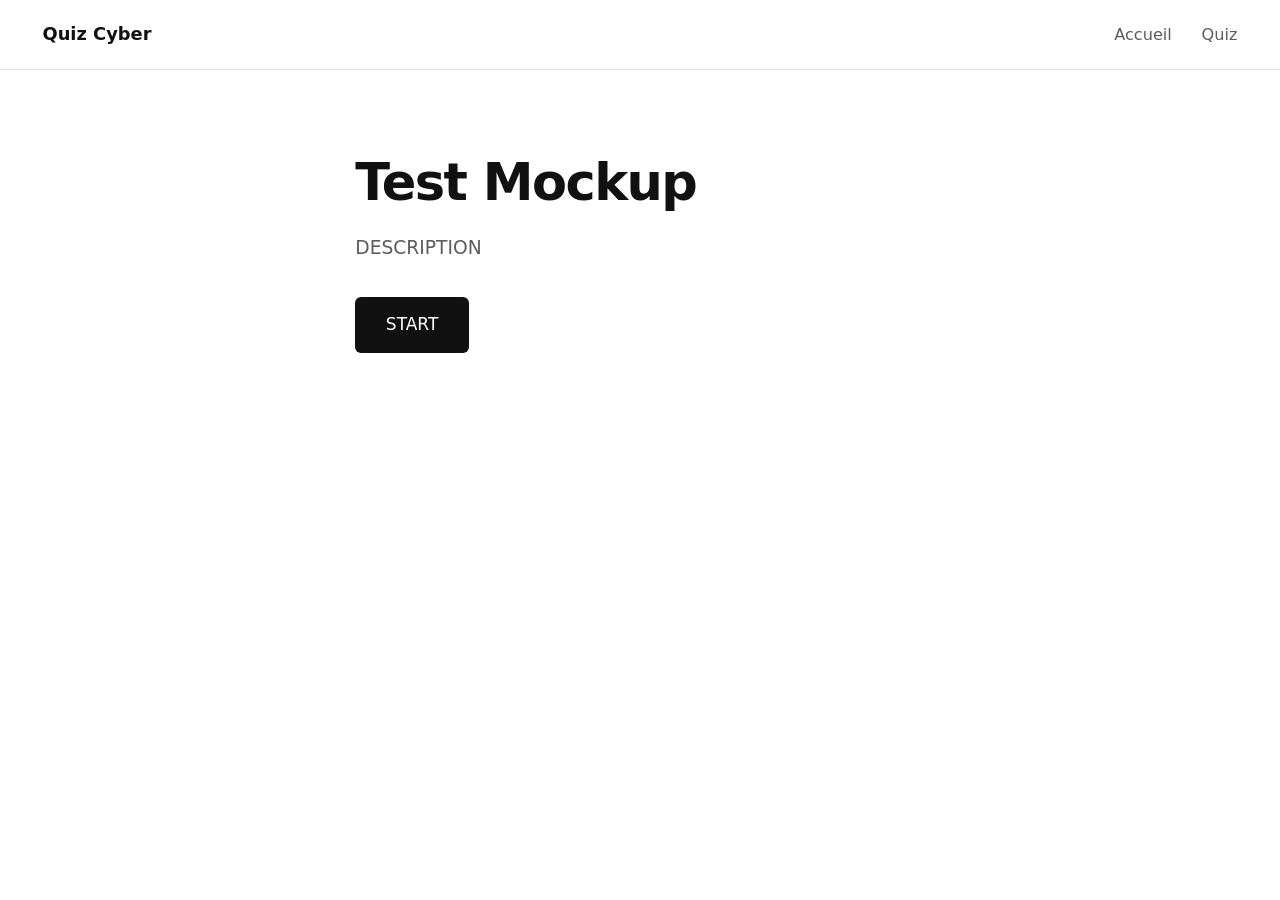
==== maquette du site web/index.html @ 2b1ead81 "Add maquette de site web" ====
<!DOCTYPE html>
<html lang="fr"><head><meta charset="utf-8"><meta name="viewport" content="width=device-width,initial-scale=1">
<title>Quiz Cyber</title><link rel="stylesheet" href="style.css"></head>
<body>
<nav><a class="brand" href="index.html">Quiz Cyber</a><div class="links"><a href="index.html">Accueil</a><a href="quiz.html">Quiz</a></div></nav>
<main class="wide">
<h1>Test Mockup</h1>
<p class="lead">DESCRIPTION</p>
<a class="btn" href="quiz.html">START</a>
</main></body></html>
---- maquette du site web/style.css ----
:root{--ink:#111;--muted:#5c5c5c;--line:#e5e5e5;--accent:#1a8cff}
*{box-sizing:border-box}
html{font-size:17px}
body{margin:0;background:#fff;color:var(--ink);font-family:Inter,system-ui,-apple-system,"Segoe UI",Helvetica,Arial,sans-serif;line-height:1.6}
nav{display:flex;justify-content:space-between;align-items:center;padding:1.2rem 2.5rem;border-bottom:1px solid var(--line)}
nav a{text-decoration:none;color:var(--muted)}
nav a:hover{color:var(--ink)}
nav .brand{color:var(--ink);font-weight:600;font-size:1.05rem}
nav .links{display:flex;gap:1.75rem;font-size:.95rem}
main{max-width:31rem;margin:0 auto;padding:5rem 1.25rem}
main.wide{max-width:36rem}
h1{font-size:3rem;line-height:1.1;font-weight:700;letter-spacing:-.03em;margin:0 0 1.25rem}
h2{font-size:1.5rem;line-height:1.3;font-weight:600;letter-spacing:-.01em;margin:1.5rem 0 1.75rem}
.lead{font-size:1.1rem;color:var(--muted);margin:0 0 2rem}
.label{font-size:.85rem;color:var(--muted);margin:0 0 .5rem}
.btn{display:inline-block;background:var(--ink);color:#fff;border:0;padding:.85rem 1.8rem;font:inherit;font-size:1rem;font-weight:500;cursor:pointer;text-decoration:none;border-radius:6px}
.btn:hover{background:#333}
a:focus-visible,button:focus-visible,input:focus-visible{outline:2px solid var(--accent);outline-offset:3px}
.topics{display:grid;grid-template-columns:1fr 1fr;gap:.35rem 2rem;list-style:none;margin:2.5rem 0 0;padding:2rem 0 0;border-top:1px solid var(--line);color:var(--muted);font-size:.95rem}
.progress{height:2px;background:var(--line)}
.progress div{height:100%;background:var(--ink)}
.opt{display:flex;gap:.9rem;align-items:center;padding:.85rem 1.1rem;margin-bottom:.7rem;border:1px solid var(--line);border-radius:6px;cursor:pointer;font-size:.95rem}
.opt:hover{border-color:#bbb}
.opt:has(input:checked){border-color:var(--ink)}
.opt input{accent-color:var(--accent);width:1rem;height:1rem;margin:0;flex:none}
.opt+.btn,form .btn{margin-top:1.1rem}
.score{font-size:6.5rem;line-height:1;font-weight:700;letter-spacing:-.04em;margin:1rem 0 1.5rem}
.score span{font-weight:300;color:var(--muted)}
@media(max-width:600px){nav{padding:1rem 1.25rem}main{padding:3rem 1.25rem}h1{font-size:2.3rem}.topics{grid-template-columns:1fr}.score{font-size:4.5rem}}
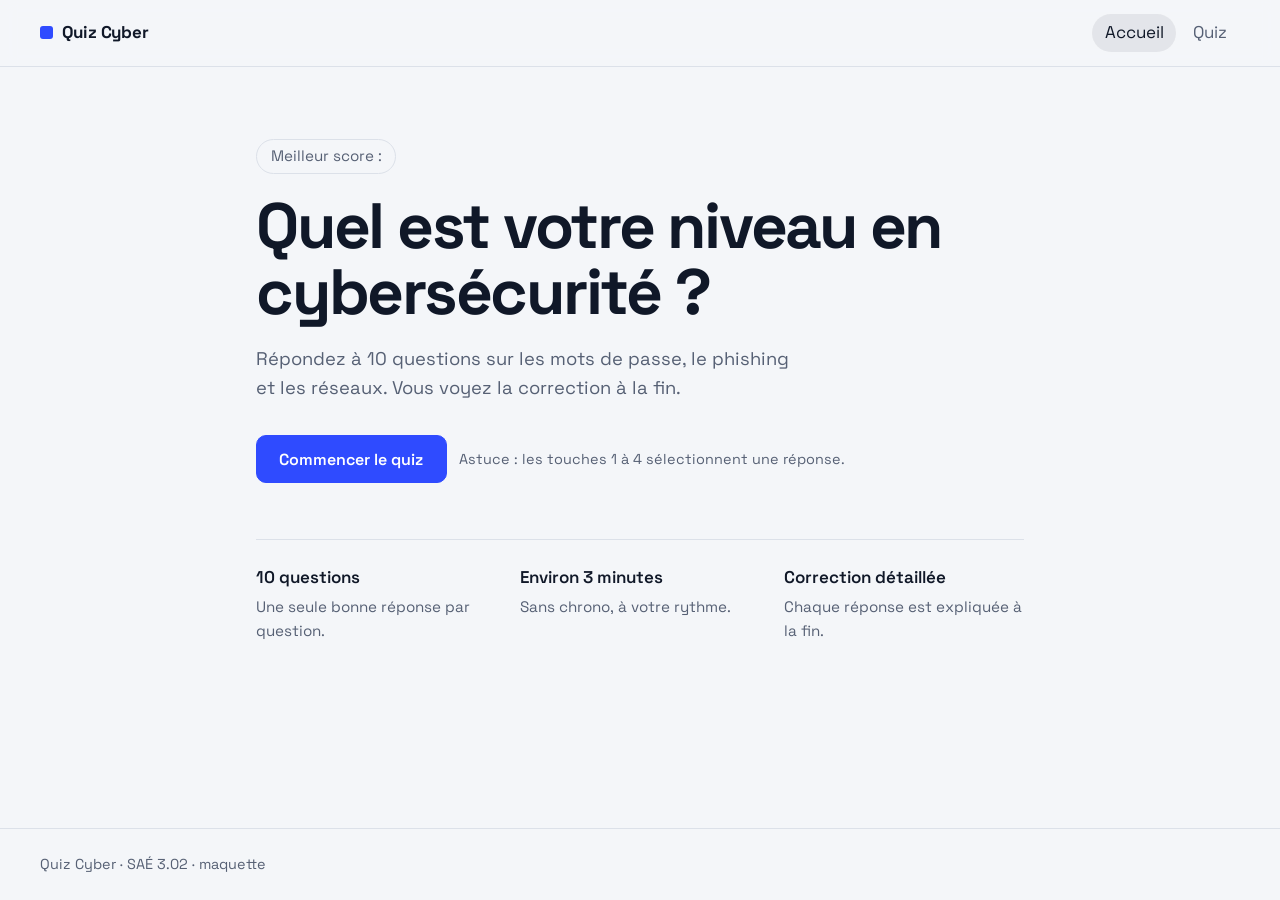
==== commit 0d9d0d26: "Nouvelle version du site web html" ====
--- a/maquette du site web/index.html
+++ b/maquette du site web/index.html
@@ -1,10 +1,30 @@
 <!DOCTYPE html>
 <html lang="fr"><head><meta charset="utf-8"><meta name="viewport" content="width=device-width,initial-scale=1">
-<title>Quiz Cyber</title><link rel="stylesheet" href="style.css"></head>
+<title>Quiz Cyber — Accueil</title><link rel="stylesheet" href="style.css"></head>
 <body>
-<nav><a class="brand" href="index.html">Quiz Cyber</a><div class="links"><a href="index.html">Accueil</a><a href="quiz.html">Quiz</a></div></nav>
+<nav><a class="brand" href="index.html">Quiz Cyber</a><div class="links"><a href="index.html" aria-current="page">Accueil</a><a href="quiz.html">Quiz</a></div></nav>
 <main class="wide">
-<h1>Test Mockup</h1>
-<p class="lead">DESCRIPTION</p>
-<a class="btn" href="quiz.html">START</a>
-</main></body></html>
+<p class="best" id="best" hidden>Meilleur score : <strong id="best-n"></strong></p>
+<h1>Quel est votre niveau en cybersécurité ?</h1>
+<p class="lead">Répondez à 10 questions sur les mots de passe, le phishing et les réseaux. Vous voyez la correction à la fin.</p>
+<div class="actions">
+  <a class="btn" href="quiz.html">Commencer le quiz</a>
+  <p class="hint">Astuce : les touches 1 à 4 sélectionnent une réponse.</p>
+</div>
+<dl class="facts">
+  <div><dt id="f-count">10 questions</dt><dd>Une seule bonne réponse par question.</dd></div>
+  <div><dt>Environ 3 minutes</dt><dd>Sans chrono, à votre rythme.</dd></div>
+  <div><dt>Correction détaillée</dt><dd>Chaque réponse est expliquée à la fin.</dd></div>
+</dl>
+</main>
+<footer>Quiz Cyber · SAÉ 3.02 · maquette</footer>
+<script src="data.js"></script>
+<script>
+document.getElementById('f-count').textContent = QUESTIONS.length + ' questions';
+const best = QuizStore.getBest();
+if (best !== null) {
+  document.getElementById('best-n').textContent = best + ' / ' + QUESTIONS.length;
+  document.getElementById('best').hidden = false;
+}
+</script>
+</body></html>
--- a/maquette du site web/style.css
+++ b/maquette du site web/style.css
@@ -1,29 +1,137 @@
-:root{--ink:#111;--muted:#5c5c5c;--line:#e5e5e5;--accent:#1a8cff}
+@import url("https://fonts.googleapis.com/css2?family=Space+Grotesk:wght@400;500;600;700&display=swap");
+
+/* ---------- Tokens ---------- */
+:root{
+  --bg:#F4F6F9; --surface:#FFFFFF; --ink:#101828; --muted:#566074; --line:#DCE1E9;
+  --accent:#2F4BFF; --accent-ink:#FFFFFF; --ok:#12805C; --ko:#C23A2B;
+  --hover:color-mix(in srgb,var(--ink) 7%,transparent);
+  --radius:12px;
+  --font:"Space Grotesk",ui-sans-serif,system-ui,-apple-system,"Segoe UI",Roboto,sans-serif;
+  color-scheme:light dark;
+}
+@media (prefers-color-scheme:dark){
+  :root{
+    --bg:#0B101A; --surface:#131A28; --ink:#EDF0F6; --muted:#98A2B5; --line:#263043;
+    --accent:#8393FF; --accent-ink:#0B101A; --ok:#3DD598; --ko:#FF7D6E;
+  }
+}
+
+/* ---------- Base ---------- */
 *{box-sizing:border-box}
-html{font-size:17px}
-body{margin:0;background:#fff;color:var(--ink);font-family:Inter,system-ui,-apple-system,"Segoe UI",Helvetica,Arial,sans-serif;line-height:1.6}
-nav{display:flex;justify-content:space-between;align-items:center;padding:1.2rem 2.5rem;border-bottom:1px solid var(--line)}
-nav a{text-decoration:none;color:var(--muted)}
-nav a:hover{color:var(--ink)}
-nav .brand{color:var(--ink);font-weight:600;font-size:1.05rem}
-nav .links{display:flex;gap:1.75rem;font-size:.95rem}
-main{max-width:31rem;margin:0 auto;padding:5rem 1.25rem}
-main.wide{max-width:36rem}
-h1{font-size:3rem;line-height:1.1;font-weight:700;letter-spacing:-.03em;margin:0 0 1.25rem}
-h2{font-size:1.5rem;line-height:1.3;font-weight:600;letter-spacing:-.01em;margin:1.5rem 0 1.75rem}
-.lead{font-size:1.1rem;color:var(--muted);margin:0 0 2rem}
-.label{font-size:.85rem;color:var(--muted);margin:0 0 .5rem}
-.btn{display:inline-block;background:var(--ink);color:#fff;border:0;padding:.85rem 1.8rem;font:inherit;font-size:1rem;font-weight:500;cursor:pointer;text-decoration:none;border-radius:6px}
-.btn:hover{background:#333}
-a:focus-visible,button:focus-visible,input:focus-visible{outline:2px solid var(--accent);outline-offset:3px}
-.topics{display:grid;grid-template-columns:1fr 1fr;gap:.35rem 2rem;list-style:none;margin:2.5rem 0 0;padding:2rem 0 0;border-top:1px solid var(--line);color:var(--muted);font-size:.95rem}
-.progress{height:2px;background:var(--line)}
-.progress div{height:100%;background:var(--ink)}
-.opt{display:flex;gap:.9rem;align-items:center;padding:.85rem 1.1rem;margin-bottom:.7rem;border:1px solid var(--line);border-radius:6px;cursor:pointer;font-size:.95rem}
-.opt:hover{border-color:#bbb}
-.opt:has(input:checked){border-color:var(--ink)}
-.opt input{accent-color:var(--accent);width:1rem;height:1rem;margin:0;flex:none}
-.opt+.btn,form .btn{margin-top:1.1rem}
-.score{font-size:6.5rem;line-height:1;font-weight:700;letter-spacing:-.04em;margin:1rem 0 1.5rem}
-.score span{font-weight:300;color:var(--muted)}
-@media(max-width:600px){nav{padding:1rem 1.25rem}main{padding:3rem 1.25rem}h1{font-size:2.3rem}.topics{grid-template-columns:1fr}.score{font-size:4.5rem}}
+html{-webkit-text-size-adjust:100%}
+body{margin:0;min-height:100vh;display:flex;flex-direction:column;background:var(--bg);color:var(--ink);font:400 1.0625rem/1.6 var(--font)}
+a{color:inherit}
+:focus-visible{outline:2px solid var(--accent);outline-offset:3px;border-radius:6px}
+.sr-only{position:absolute;left:-9999px;width:1px;height:1px;overflow:hidden}
+
+/* ---------- Navigation ---------- */
+nav{position:sticky;top:0;z-index:10;display:flex;align-items:center;justify-content:space-between;
+  padding:.85rem clamp(1rem,4vw,2.5rem);background:color-mix(in srgb,var(--bg) 85%,transparent);
+  -webkit-backdrop-filter:blur(8px);backdrop-filter:blur(8px);border-bottom:1px solid var(--line)}
+.brand{display:flex;align-items:center;gap:.6rem;font-weight:700;letter-spacing:-.01em;text-decoration:none}
+.brand::before{content:"";width:.8rem;height:.8rem;border-radius:3px;background:var(--accent)}
+.links{display:flex;gap:.25rem}
+.links a{color:var(--muted);text-decoration:none;padding:.35rem .8rem;border-radius:999px;transition:background .15s,color .15s}
+.links a:hover,.links a[aria-current="page"]{color:var(--ink);background:var(--hover)}
+
+/* ---------- Layout ---------- */
+main{width:100%;max-width:44rem;margin:0 auto;padding:clamp(2rem,6vw,4.5rem) clamp(1rem,4vw,2rem);flex:1}
+main.wide{max-width:52rem}
+footer{padding:1.5rem clamp(1rem,4vw,2.5rem);color:var(--muted);font-size:.9rem;border-top:1px solid var(--line)}
+
+h1{font-size:clamp(2.3rem,7vw,4rem);line-height:1.03;letter-spacing:-.035em;margin:0 0 1.1rem;font-weight:700}
+h2{font-size:clamp(1.4rem,3.5vw,1.9rem);line-height:1.2;letter-spacing:-.02em;margin:1.25rem 0 1.5rem;font-weight:600}
+h2:focus{outline:none}
+.label{margin:0;color:var(--muted);font-size:.95rem}
+.lead{color:var(--muted);font-size:1.15rem;max-width:34rem;margin:0 0 2rem}
+
+/* ---------- Buttons ---------- */
+.btn{display:inline-flex;align-items:center;justify-content:center;gap:.5rem;padding:.8rem 1.4rem;border:1px solid var(--accent);
+  border-radius:10px;background:var(--accent);color:var(--accent-ink);font:600 1rem var(--font);text-decoration:none;cursor:pointer;
+  transition:transform .12s,filter .15s,background .15s}
+.btn:hover{filter:brightness(1.08)}
+.btn:active{transform:translateY(1px)}
+.btn:disabled{opacity:.4;cursor:not-allowed;filter:none;transform:none}
+.btn.ghost{background:transparent;color:var(--ink);border-color:var(--line)}
+.btn.ghost:hover{background:var(--hover);filter:none}
+.actions{display:flex;flex-wrap:wrap;gap:.75rem;align-items:center;margin-top:1.5rem}
+.hint{color:var(--muted);font-size:.9rem;margin:0}
+
+/* ---------- Accueil ---------- */
+.best{display:inline-block;margin:0 0 1.25rem;padding:.3rem .85rem;border:1px solid var(--line);border-radius:999px;color:var(--muted);font-size:.95rem}
+.best strong{color:var(--ink)}
+.facts{display:grid;grid-template-columns:repeat(auto-fit,minmax(11rem,1fr));gap:1.5rem;margin:3.5rem 0 0;padding-top:1.5rem;border-top:1px solid var(--line)}
+.facts dt{font-weight:600}
+.facts dd{margin:.2rem 0 0;color:var(--muted);font-size:.95rem}
+
+/* ---------- Quiz ---------- */
+.qhead{display:flex;justify-content:space-between;align-items:baseline}
+.quit{color:var(--muted);font-size:.95rem}
+.progress{height:6px;margin:.75rem 0 0;background:var(--line);border-radius:3px;overflow:hidden}
+.progress>div{height:100%;width:0;background:var(--accent);transition:width .35s ease}
+fieldset{border:0;margin:0;padding:0;min-width:0}
+
+.opt{position:relative;display:flex;align-items:center;gap:.9rem;padding:1rem 1.1rem;margin-bottom:.6rem;background:var(--surface);
+  border:1px solid var(--line);border-radius:var(--radius);cursor:pointer;transition:border-color .15s,background .15s}
+.opt:hover{border-color:var(--muted)}
+.opt input{position:absolute;opacity:0;pointer-events:none}
+.opt .key{flex:none;width:1.75rem;height:1.75rem;display:grid;place-items:center;border:1px solid var(--line);border-radius:6px;font-size:.85rem;color:var(--muted)}
+.opt .txt{flex:1}
+.opt .tag{font-size:.85rem;color:var(--muted);white-space:nowrap}
+.opt:has(input:checked){border-color:var(--accent);background:color-mix(in srgb,var(--accent) 8%,var(--surface))}
+.opt:has(input:checked) .key{background:var(--accent);border-color:var(--accent);color:var(--accent-ink)}
+.opt:has(input:focus-visible){outline:2px solid var(--accent);outline-offset:2px}
+.opt.locked{cursor:default}
+.opt.locked:hover{border-color:var(--line)}
+.opt.locked.good{border-color:var(--ok);background:color-mix(in srgb,var(--ok) 10%,var(--surface))}
+.opt.locked.good .key{background:var(--ok);border-color:var(--ok);color:#fff}
+.opt.locked.bad{border-color:var(--ko);background:color-mix(in srgb,var(--ko) 10%,var(--surface))}
+.opt.locked.bad .key{background:var(--ko);border-color:var(--ko);color:#fff}
+
+.feedback{margin-top:1rem;padding:1rem 1.1rem;border:1px solid var(--line);border-left-width:4px;border-radius:var(--radius);background:var(--surface);animation:pop .25s ease}
+.feedback.ok{border-left-color:var(--ok)}
+.feedback.ko{border-left-color:var(--ko)}
+.feedback p{margin:.25rem 0 0;color:var(--muted)}
+@keyframes pop{from{opacity:0;transform:translateY(-4px)}to{opacity:1;transform:none}}
+
+/* ---------- Résultat ---------- */
+.score{font-size:clamp(4.5rem,16vw,8rem);font-weight:700;letter-spacing:-.05em;line-height:1;margin:.5rem 0 1rem}
+.score .total{font-size:.3em;color:var(--muted);font-weight:500;letter-spacing:0;margin-left:.2em}
+.notice{margin:1.5rem 0 0;padding:.75rem 1rem;border:1px dashed var(--line);border-radius:var(--radius);color:var(--muted);font-size:.95rem}
+
+.review{margin-top:3rem}
+.pips{display:flex;gap:6px;margin:0 0 1.5rem}
+.pip{flex:1;height:10px;padding:0;border:0;border-radius:5px;cursor:pointer;transition:transform .15s}
+.pip:hover{transform:scaleY(1.6)}
+.pip.ok{background:var(--ok)}
+.pip.ko{background:var(--ko)}
+.toolbar{display:flex;flex-wrap:wrap;gap:.5rem;align-items:center;justify-content:space-between;margin-bottom:.75rem}
+.filters{display:flex;gap:.25rem}
+.chip,.link-btn{font:inherit;font-size:.95rem;color:inherit;background:none;border:1px solid var(--line);border-radius:999px;padding:.3rem .9rem;cursor:pointer;transition:background .15s,border-color .15s}
+.chip:hover,.link-btn:hover{background:var(--hover)}
+.chip[aria-pressed="true"]{background:var(--hover);border-color:var(--ink)}
+.link-btn{border-color:transparent;text-decoration:underline;text-underline-offset:3px}
+
+.q{border-top:1px solid var(--line);scroll-margin-top:5rem}
+.q:last-child{border-bottom:1px solid var(--line)}
+.q[hidden]{display:none}
+.q-head{all:unset;box-sizing:border-box;width:100%;display:flex;gap:.9rem;align-items:center;padding:1rem .25rem;cursor:pointer}
+.q-head:focus-visible{outline:2px solid var(--accent);outline-offset:2px}
+.mark{flex:none;width:1.5rem;height:1.5rem;display:grid;place-items:center;border-radius:50%;font-size:.85rem;font-weight:700;color:#fff}
+.q.ok .mark{background:var(--ok)}
+.q.ko .mark{background:var(--ko)}
+.q-title{flex:1}
+.chev{flex:none;opacity:.5;transition:transform .2s}
+.q.open .chev{transform:rotate(180deg)}
+.q-body{display:grid;grid-template-rows:0fr;transition:grid-template-rows .25s ease}
+.q.open .q-body{grid-template-rows:1fr}
+.q-body>div{overflow:hidden}
+.answers{list-style:none;margin:0;padding:0 .25rem 1rem 2.4rem;display:grid;gap:.4rem}
+.answers li{display:flex;justify-content:space-between;gap:1rem;padding:.5rem .75rem;border:1px solid var(--line);border-radius:8px;background:var(--surface)}
+.answers li.good{border-color:var(--ok);background:color-mix(in srgb,var(--ok) 10%,var(--surface))}
+.answers li.bad{border-color:var(--ko);background:color-mix(in srgb,var(--ko) 10%,var(--surface))}
+.answers .tag{font-size:.85rem;color:var(--muted);white-space:nowrap}
+.explain{margin:0;padding:0 .25rem 1.1rem 2.4rem;color:var(--muted);font-size:.95rem}
+
+@media (max-width:30rem){.opt .tag{display:none}.answers .tag{white-space:normal;text-align:right}}
+@media (prefers-reduced-motion:reduce){*,*::before,*::after{animation:none!important;transition:none!important}}
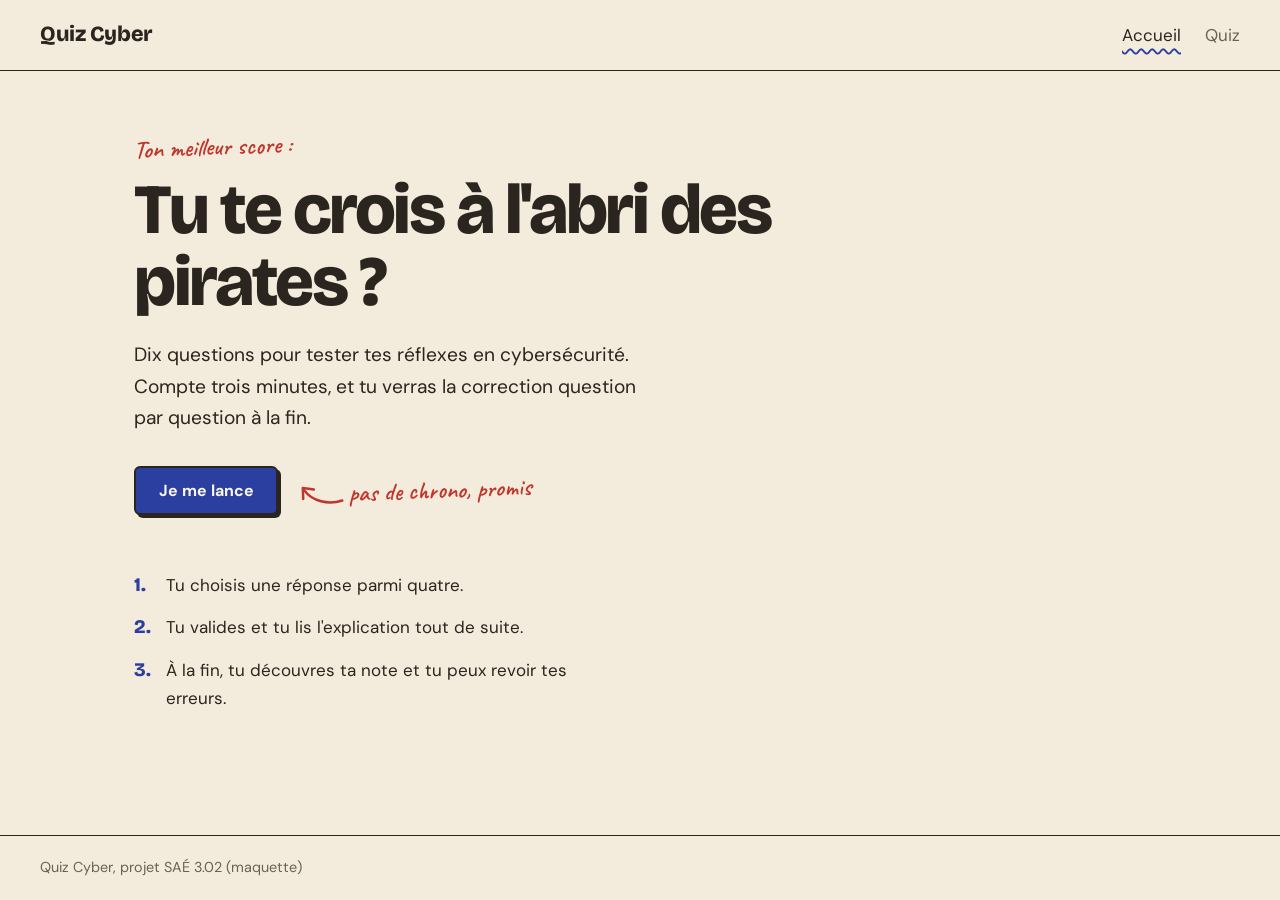
==== commit 9643bebb: "Nouvelle version du site web html v2" ====
--- a/maquette du site web/index.html
+++ b/maquette du site web/index.html
@@ -1,29 +1,31 @@
 <!DOCTYPE html>
 <html lang="fr"><head><meta charset="utf-8"><meta name="viewport" content="width=device-width,initial-scale=1">
-<title>Quiz Cyber — Accueil</title><link rel="stylesheet" href="style.css"></head>
+<title>Quiz Cyber : Accueil</title><link rel="stylesheet" href="style.css"></head>
 <body>
 <nav><a class="brand" href="index.html">Quiz Cyber</a><div class="links"><a href="index.html" aria-current="page">Accueil</a><a href="quiz.html">Quiz</a></div></nav>
 <main class="wide">
-<p class="best" id="best" hidden>Meilleur score : <strong id="best-n"></strong></p>
-<h1>Quel est votre niveau en cybersécurité ?</h1>
-<p class="lead">Répondez à 10 questions sur les mots de passe, le phishing et les réseaux. Vous voyez la correction à la fin.</p>
+<p class="note best" id="best" hidden>Ton meilleur score : <span id="best-n"></span></p>
+<h1>Tu te crois à l'abri des pirates ?</h1>
+<p class="lead">Dix questions pour tester tes réflexes en cybersécurité. Compte trois minutes, et tu verras la correction question par question à la fin.</p>
 <div class="actions">
-  <a class="btn" href="quiz.html">Commencer le quiz</a>
-  <p class="hint">Astuce : les touches 1 à 4 sélectionnent une réponse.</p>
+  <a class="btn" href="quiz.html">Je me lance</a>
+  <span class="note" aria-hidden="true">
+    <svg width="46" height="26" viewBox="0 0 46 26" fill="none" stroke="currentColor" stroke-width="2.5" stroke-linecap="round" stroke-linejoin="round"><path d="M44 20C30 24 14 20 6 8"/><path d="M5 17L5 6l11 2"/></svg>
+    pas de chrono, promis
+  </span>
 </div>
-<dl class="facts">
-  <div><dt id="f-count">10 questions</dt><dd>Une seule bonne réponse par question.</dd></div>
-  <div><dt>Environ 3 minutes</dt><dd>Sans chrono, à votre rythme.</dd></div>
-  <div><dt>Correction détaillée</dt><dd>Chaque réponse est expliquée à la fin.</dd></div>
-</dl>
+<ol class="steps">
+  <li>Tu choisis une réponse parmi quatre.</li>
+  <li>Tu valides et tu lis l'explication tout de suite.</li>
+  <li>À la fin, tu découvres ta note et tu peux revoir tes erreurs.</li>
+</ol>
 </main>
-<footer>Quiz Cyber · SAÉ 3.02 · maquette</footer>
+<footer>Quiz Cyber, projet SAÉ 3.02 (maquette)</footer>
 <script src="data.js"></script>
 <script>
-document.getElementById('f-count').textContent = QUESTIONS.length + ' questions';
 const best = QuizStore.getBest();
 if (best !== null) {
-  document.getElementById('best-n').textContent = best + ' / ' + QUESTIONS.length;
+  document.getElementById('best-n').textContent = best + '/' + QUESTIONS.length;
   document.getElementById('best').hidden = false;
 }
 </script>
--- a/maquette du site web/style.css
+++ b/maquette du site web/style.css
@@ -1,137 +1,143 @@
-@import url("https://fonts.googleapis.com/css2?family=Space+Grotesk:wght@400;500;600;700&display=swap");
+@import url("https://fonts.googleapis.com/css2?family=Bricolage+Grotesque:opsz,wght@12..96,600;12..96,800&family=DM+Sans:wght@400;500;700&family=Caveat:wght@600&display=swap");
 
-/* ---------- Tokens ---------- */
+/* ---------- Tokens : papier crème, encre, bleu cobalt, stylo rouge ---------- */
 :root{
-  --bg:#F4F6F9; --surface:#FFFFFF; --ink:#101828; --muted:#566074; --line:#DCE1E9;
-  --accent:#2F4BFF; --accent-ink:#FFFFFF; --ok:#12805C; --ko:#C23A2B;
-  --hover:color-mix(in srgb,var(--ink) 7%,transparent);
-  --radius:12px;
-  --font:"Space Grotesk",ui-sans-serif,system-ui,-apple-system,"Segoe UI",Roboto,sans-serif;
-  color-scheme:light dark;
-}
-@media (prefers-color-scheme:dark){
-  :root{
-    --bg:#0B101A; --surface:#131A28; --ink:#EDF0F6; --muted:#98A2B5; --line:#263043;
-    --accent:#8393FF; --accent-ink:#0B101A; --ok:#3DD598; --ko:#FF7D6E;
-  }
+  --bg:#F3EBDC; --paper:#FBF6EA; --ink:#2A251E; --muted:#6B6254; --edge:#CBBDA0;
+  --accent:#2B3FA0; --accent-ink:#FBF6EA; --ok:#2F7A4B; --ko:#B83A2E; --pen:#C2352B; --mark:#FBE9A6;
+  --head:"Bricolage Grotesque","Trebuchet MS",system-ui,sans-serif;
+  --body:"DM Sans",system-ui,-apple-system,"Segoe UI",Roboto,sans-serif;
+  --hand:"Caveat","Segoe Print","Bradley Hand",cursive;
+  color-scheme:light;
 }
 
 /* ---------- Base ---------- */
 *{box-sizing:border-box}
 html{-webkit-text-size-adjust:100%}
-body{margin:0;min-height:100vh;display:flex;flex-direction:column;background:var(--bg);color:var(--ink);font:400 1.0625rem/1.6 var(--font)}
+body{margin:0;min-height:100vh;display:flex;flex-direction:column;background:var(--bg);color:var(--ink);font:400 1.0625rem/1.65 var(--body)}
 a{color:inherit}
-:focus-visible{outline:2px solid var(--accent);outline-offset:3px;border-radius:6px}
+:focus-visible{outline:3px solid var(--accent);outline-offset:3px;border-radius:4px}
 .sr-only{position:absolute;left:-9999px;width:1px;height:1px;overflow:hidden}
 
 /* ---------- Navigation ---------- */
-nav{position:sticky;top:0;z-index:10;display:flex;align-items:center;justify-content:space-between;
-  padding:.85rem clamp(1rem,4vw,2.5rem);background:color-mix(in srgb,var(--bg) 85%,transparent);
-  -webkit-backdrop-filter:blur(8px);backdrop-filter:blur(8px);border-bottom:1px solid var(--line)}
-.brand{display:flex;align-items:center;gap:.6rem;font-weight:700;letter-spacing:-.01em;text-decoration:none}
-.brand::before{content:"";width:.8rem;height:.8rem;border-radius:3px;background:var(--accent)}
-.links{display:flex;gap:.25rem}
-.links a{color:var(--muted);text-decoration:none;padding:.35rem .8rem;border-radius:999px;transition:background .15s,color .15s}
-.links a:hover,.links a[aria-current="page"]{color:var(--ink);background:var(--hover)}
+nav{display:flex;align-items:baseline;justify-content:space-between;padding:1.1rem clamp(1rem,4vw,2.5rem);border-bottom:1.5px solid var(--ink)}
+.brand{font:800 1.35rem/1 var(--head);letter-spacing:-.02em;text-decoration:none}
+.links{display:flex;gap:1.5rem}
+.links a{text-decoration:none;color:var(--muted);padding:.2rem 0}
+.links a:hover{color:var(--ink);text-decoration:underline;text-underline-offset:6px}
+.links a[aria-current="page"]{color:var(--ink);text-decoration:underline wavy var(--accent) 1.5px;text-underline-offset:7px}
 
-/* ---------- Layout ---------- */
-main{width:100%;max-width:44rem;margin:0 auto;padding:clamp(2rem,6vw,4.5rem) clamp(1rem,4vw,2rem);flex:1}
-main.wide{max-width:52rem}
-footer{padding:1.5rem clamp(1rem,4vw,2.5rem);color:var(--muted);font-size:.9rem;border-top:1px solid var(--line)}
+/* ---------- Mise en page ---------- */
+main{width:100%;max-width:42rem;margin:0 0 0 clamp(0rem,8vw,7rem);padding:clamp(2rem,6vw,4rem) clamp(1rem,4vw,2rem) 4rem;flex:1}
+main.wide{max-width:50rem}
+footer{padding:1.25rem clamp(1rem,4vw,2.5rem);color:var(--muted);font-size:.9rem;border-top:1.5px solid var(--ink)}
 
-h1{font-size:clamp(2.3rem,7vw,4rem);line-height:1.03;letter-spacing:-.035em;margin:0 0 1.1rem;font-weight:700}
-h2{font-size:clamp(1.4rem,3.5vw,1.9rem);line-height:1.2;letter-spacing:-.02em;margin:1.25rem 0 1.5rem;font-weight:600}
+h1{font:800 clamp(2.4rem,7vw,4.4rem)/1.02 var(--head);letter-spacing:-.035em;margin:0 0 1.25rem;max-width:14em}
+h2{font:800 clamp(1.4rem,3.5vw,1.9rem)/1.2 var(--head);letter-spacing:-.02em;margin:1.25rem 0 1.5rem}
 h2:focus{outline:none}
 .label{margin:0;color:var(--muted);font-size:.95rem}
-.lead{color:var(--muted);font-size:1.15rem;max-width:34rem;margin:0 0 2rem}
+.lead{font-size:1.2rem;max-width:32rem;margin:0 0 2rem}
 
-/* ---------- Buttons ---------- */
-.btn{display:inline-flex;align-items:center;justify-content:center;gap:.5rem;padding:.8rem 1.4rem;border:1px solid var(--accent);
-  border-radius:10px;background:var(--accent);color:var(--accent-ink);font:600 1rem var(--font);text-decoration:none;cursor:pointer;
-  transition:transform .12s,filter .15s,background .15s}
-.btn:hover{filter:brightness(1.08)}
-.btn:active{transform:translateY(1px)}
-.btn:disabled{opacity:.4;cursor:not-allowed;filter:none;transform:none}
-.btn.ghost{background:transparent;color:var(--ink);border-color:var(--line)}
-.btn.ghost:hover{background:var(--hover);filter:none}
-.actions{display:flex;flex-wrap:wrap;gap:.75rem;align-items:center;margin-top:1.5rem}
+/* Annotations à la main */
+.note{display:inline-flex;align-items:center;gap:.3rem;font:600 1.55rem/1 var(--hand);color:var(--pen);transform:rotate(-2deg)}
+.note svg{flex:none}
+
+/* ---------- Boutons ---------- */
+.btn{display:inline-flex;align-items:center;justify-content:center;padding:.75rem 1.4rem;border:2px solid var(--ink);border-radius:6px;
+  background:var(--accent);color:var(--accent-ink);font:700 1rem var(--body);text-decoration:none;cursor:pointer;
+  box-shadow:3px 3px 0 var(--ink);transition:transform .1s,box-shadow .1s}
+.btn:hover{transform:translate(-1px,-1px);box-shadow:4px 4px 0 var(--ink)}
+.btn:active{transform:translate(2px,2px);box-shadow:1px 1px 0 var(--ink)}
+.btn:disabled{opacity:.45;cursor:not-allowed;transform:none;box-shadow:3px 3px 0 var(--edge);border-color:var(--edge)}
+.btn.ghost{background:var(--paper);color:var(--ink)}
+.actions{display:flex;flex-wrap:wrap;gap:1rem 1.25rem;align-items:center;margin-top:1.75rem}
 .hint{color:var(--muted);font-size:.9rem;margin:0}
 
 /* ---------- Accueil ---------- */
-.best{display:inline-block;margin:0 0 1.25rem;padding:.3rem .85rem;border:1px solid var(--line);border-radius:999px;color:var(--muted);font-size:.95rem}
-.best strong{color:var(--ink)}
-.facts{display:grid;grid-template-columns:repeat(auto-fit,minmax(11rem,1fr));gap:1.5rem;margin:3.5rem 0 0;padding-top:1.5rem;border-top:1px solid var(--line)}
-.facts dt{font-weight:600}
-.facts dd{margin:.2rem 0 0;color:var(--muted);font-size:.95rem}
+.best{margin:0 0 1rem}
+.steps{list-style:none;margin:3.5rem 0 0;padding:0;display:grid;gap:.9rem;max-width:30rem}
+.steps li{display:grid;grid-template-columns:2rem 1fr;align-items:baseline}
+.steps li::before{content:counter(s) ".";counter-increment:s;font:800 1.2rem var(--head);color:var(--accent)}
+.steps{counter-reset:s}
 
 /* ---------- Quiz ---------- */
 .qhead{display:flex;justify-content:space-between;align-items:baseline}
 .quit{color:var(--muted);font-size:.95rem}
-.progress{height:6px;margin:.75rem 0 0;background:var(--line);border-radius:3px;overflow:hidden}
-.progress>div{height:100%;width:0;background:var(--accent);transition:width .35s ease}
+.progress{height:4px;margin:.6rem 0 0;background:var(--edge);border-radius:2px;overflow:hidden}
+.progress>div{height:100%;width:0;background:var(--ink);transition:width .35s ease}
 fieldset{border:0;margin:0;padding:0;min-width:0}
 
-.opt{position:relative;display:flex;align-items:center;gap:.9rem;padding:1rem 1.1rem;margin-bottom:.6rem;background:var(--surface);
-  border:1px solid var(--line);border-radius:var(--radius);cursor:pointer;transition:border-color .15s,background .15s}
-.opt:hover{border-color:var(--muted)}
+.opt{position:relative;display:flex;align-items:center;gap:.9rem;padding:.9rem 1rem;margin-bottom:.65rem;background:var(--paper);
+  border:1.5px solid var(--edge);border-radius:6px;cursor:pointer;transition:border-color .12s,background .12s,transform .1s,box-shadow .1s}
+.opt:hover{border-color:var(--ink)}
 .opt input{position:absolute;opacity:0;pointer-events:none}
-.opt .key{flex:none;width:1.75rem;height:1.75rem;display:grid;place-items:center;border:1px solid var(--line);border-radius:6px;font-size:.85rem;color:var(--muted)}
+.opt .key{flex:none;width:1.75rem;height:1.75rem;display:grid;place-items:center;border:1.5px solid var(--ink);border-radius:4px;font:700 .85rem var(--body)}
 .opt .txt{flex:1}
-.opt .tag{font-size:.85rem;color:var(--muted);white-space:nowrap}
-.opt:has(input:checked){border-color:var(--accent);background:color-mix(in srgb,var(--accent) 8%,var(--surface))}
-.opt:has(input:checked) .key{background:var(--accent);border-color:var(--accent);color:var(--accent-ink)}
-.opt:has(input:focus-visible){outline:2px solid var(--accent);outline-offset:2px}
+.opt .tag{font:600 1.2rem/1 var(--hand);white-space:nowrap}
+.opt:has(input:checked:not(:disabled)){border-color:var(--ink);background:var(--mark);transform:translate(-1px,-1px);box-shadow:3px 3px 0 var(--ink)}
+.opt:has(input:checked:not(:disabled)) .key{background:var(--ink);color:var(--paper)}
+.opt:has(input:focus-visible){outline:3px solid var(--accent);outline-offset:3px}
 .opt.locked{cursor:default}
-.opt.locked:hover{border-color:var(--line)}
-.opt.locked.good{border-color:var(--ok);background:color-mix(in srgb,var(--ok) 10%,var(--surface))}
+.opt.locked:hover{border-color:var(--edge)}
+.opt.locked.good{border-color:var(--ok);background:color-mix(in srgb,var(--ok) 12%,var(--paper))}
 .opt.locked.good .key{background:var(--ok);border-color:var(--ok);color:#fff}
-.opt.locked.bad{border-color:var(--ko);background:color-mix(in srgb,var(--ko) 10%,var(--surface))}
+.opt.locked.good .tag{color:var(--ok)}
+.opt.locked.bad{border-color:var(--ko);background:color-mix(in srgb,var(--ko) 11%,var(--paper))}
 .opt.locked.bad .key{background:var(--ko);border-color:var(--ko);color:#fff}
+.opt.locked.bad .tag{color:var(--ko)}
 
-.feedback{margin-top:1rem;padding:1rem 1.1rem;border:1px solid var(--line);border-left-width:4px;border-radius:var(--radius);background:var(--surface);animation:pop .25s ease}
+.feedback{margin-top:1.25rem;padding:.1rem 0 .1rem 1rem;border-left:3px solid var(--edge);animation:pop .25s ease}
 .feedback.ok{border-left-color:var(--ok)}
 .feedback.ko{border-left-color:var(--ko)}
-.feedback p{margin:.25rem 0 0;color:var(--muted)}
+.feedback strong{display:block;font:600 1.7rem/1.1 var(--hand)}
+.feedback.ok strong{color:var(--ok)}
+.feedback.ko strong{color:var(--ko)}
+.feedback p{margin:.2rem 0 0}
 @keyframes pop{from{opacity:0;transform:translateY(-4px)}to{opacity:1;transform:none}}
 
-/* ---------- Résultat ---------- */
-.score{font-size:clamp(4.5rem,16vw,8rem);font-weight:700;letter-spacing:-.05em;line-height:1;margin:.5rem 0 1rem}
-.score .total{font-size:.3em;color:var(--muted);font-weight:500;letter-spacing:0;margin-left:.2em}
-.notice{margin:1.5rem 0 0;padding:.75rem 1rem;border:1px dashed var(--line);border-radius:var(--radius);color:var(--muted);font-size:.95rem}
+/* ---------- Résultat : la note au stylo rouge ---------- */
+.grade{position:relative;display:inline-block;margin:1rem 0 .5rem;padding:.05em .4em .1em;font:600 clamp(5rem,18vw,9rem)/1 var(--hand);color:var(--pen);transform:rotate(-4deg)}
+.grade .total{font-size:.5em;margin-left:.05em}
+.grade svg{position:absolute;inset:-6% -4%;width:108%;height:112%;overflow:visible;pointer-events:none}
+.grade path{fill:none;stroke:var(--pen);stroke-width:4;stroke-linecap:round;vector-effect:non-scaling-stroke;stroke-dasharray:1100;stroke-dashoffset:1100;animation:draw .9s ease .45s forwards}
+@keyframes draw{to{stroke-dashoffset:0}}
+.remark{font:600 clamp(1.6rem,4vw,2.1rem)/1.15 var(--hand);color:var(--pen);transform:rotate(-1deg);max-width:26rem;margin:.5rem 0 0}
+.notice{margin:1.75rem 0 0;padding:.7rem 1rem;border:1.5px dashed var(--edge);border-radius:6px;color:var(--muted);font-size:.95rem}
 
-.review{margin-top:3rem}
-.pips{display:flex;gap:6px;margin:0 0 1.5rem}
-.pip{flex:1;height:10px;padding:0;border:0;border-radius:5px;cursor:pointer;transition:transform .15s}
-.pip:hover{transform:scaleY(1.6)}
-.pip.ok{background:var(--ok)}
-.pip.ko{background:var(--ko)}
+.review{margin-top:3.5rem}
+.grid{display:flex;flex-wrap:wrap;gap:.4rem;margin:0 0 1.5rem}
+.cell{width:2.4rem;height:2.4rem;padding:0;display:grid;place-items:center;background:var(--paper);border:1.5px solid;border-radius:4px;font:700 .95rem var(--body);cursor:pointer;transition:transform .1s}
+.cell:hover{transform:translateY(-2px)}
+.cell.ok{border-color:var(--ok);color:var(--ok)}
+.cell.ko{border-color:var(--ko);color:var(--ko);border-style:dashed;background:color-mix(in srgb,var(--ko) 9%,var(--paper))}
 .toolbar{display:flex;flex-wrap:wrap;gap:.5rem;align-items:center;justify-content:space-between;margin-bottom:.75rem}
-.filters{display:flex;gap:.25rem}
-.chip,.link-btn{font:inherit;font-size:.95rem;color:inherit;background:none;border:1px solid var(--line);border-radius:999px;padding:.3rem .9rem;cursor:pointer;transition:background .15s,border-color .15s}
-.chip:hover,.link-btn:hover{background:var(--hover)}
-.chip[aria-pressed="true"]{background:var(--hover);border-color:var(--ink)}
-.link-btn{border-color:transparent;text-decoration:underline;text-underline-offset:3px}
+.filters{display:flex;gap:.4rem}
+.chip,.link-btn{font:500 .95rem var(--body);color:inherit;background:none;border:1.5px solid var(--edge);border-radius:6px;padding:.3rem .85rem;cursor:pointer}
+.chip:hover{border-color:var(--ink)}
+.chip[aria-pressed="true"]{background:var(--ink);border-color:var(--ink);color:var(--paper)}
+.link-btn{border-color:transparent;text-decoration:underline;text-underline-offset:4px}
 
-.q{border-top:1px solid var(--line);scroll-margin-top:5rem}
-.q:last-child{border-bottom:1px solid var(--line)}
+.q{border-top:1.5px solid var(--edge);scroll-margin-top:2rem}
+.q:last-child{border-bottom:1.5px solid var(--edge)}
 .q[hidden]{display:none}
-.q-head{all:unset;box-sizing:border-box;width:100%;display:flex;gap:.9rem;align-items:center;padding:1rem .25rem;cursor:pointer}
-.q-head:focus-visible{outline:2px solid var(--accent);outline-offset:2px}
-.mark{flex:none;width:1.5rem;height:1.5rem;display:grid;place-items:center;border-radius:50%;font-size:.85rem;font-weight:700;color:#fff}
-.q.ok .mark{background:var(--ok)}
-.q.ko .mark{background:var(--ko)}
+.q-head{all:unset;box-sizing:border-box;width:100%;display:flex;gap:.9rem;align-items:baseline;padding:1rem .25rem;cursor:pointer}
+.q-head:focus-visible{outline:3px solid var(--accent);outline-offset:2px}
+.mark{flex:none;width:1.3rem;font:700 1.15rem var(--body)}
+.q.ok .mark{color:var(--ok)}
+.q.ko .mark{color:var(--ko)}
 .q-title{flex:1}
-.chev{flex:none;opacity:.5;transition:transform .2s}
+.chev{flex:none;align-self:center;opacity:.55;transition:transform .2s}
 .q.open .chev{transform:rotate(180deg)}
 .q-body{display:grid;grid-template-rows:0fr;transition:grid-template-rows .25s ease}
 .q.open .q-body{grid-template-rows:1fr}
 .q-body>div{overflow:hidden}
-.answers{list-style:none;margin:0;padding:0 .25rem 1rem 2.4rem;display:grid;gap:.4rem}
-.answers li{display:flex;justify-content:space-between;gap:1rem;padding:.5rem .75rem;border:1px solid var(--line);border-radius:8px;background:var(--surface)}
-.answers li.good{border-color:var(--ok);background:color-mix(in srgb,var(--ok) 10%,var(--surface))}
-.answers li.bad{border-color:var(--ko);background:color-mix(in srgb,var(--ko) 10%,var(--surface))}
-.answers .tag{font-size:.85rem;color:var(--muted);white-space:nowrap}
-.explain{margin:0;padding:0 .25rem 1.1rem 2.4rem;color:var(--muted);font-size:.95rem}
+.answers{list-style:none;margin:0;padding:0 .25rem 1rem 2.2rem;display:grid;gap:.4rem}
+.answers li{display:flex;justify-content:space-between;gap:1rem;align-items:baseline;padding:.5rem .8rem;background:var(--paper);border:1.5px solid var(--edge);border-radius:6px}
+.answers li.good{border-color:var(--ok);background:color-mix(in srgb,var(--ok) 12%,var(--paper))}
+.answers li.bad{border-color:var(--ko);background:color-mix(in srgb,var(--ko) 11%,var(--paper))}
+.answers .tag{font:600 1.15rem/1 var(--hand);white-space:nowrap}
+.answers .good .tag{color:var(--ok)}
+.answers .bad .tag{color:var(--ko)}
+.explain{margin:0;padding:0 .25rem 1.1rem 2.2rem;color:var(--muted);font-size:.97rem}
 
-@media (max-width:30rem){.opt .tag{display:none}.answers .tag{white-space:normal;text-align:right}}
-@media (prefers-reduced-motion:reduce){*,*::before,*::after{animation:none!important;transition:none!important}}
+@media (max-width:34rem){main{margin-left:0}.opt .tag{display:none}.answers .tag{white-space:normal;text-align:right}}
+@media (prefers-reduced-motion:reduce){*,*::before,*::after{animation:none!important;transition:none!important}.grade path{stroke-dashoffset:0}}
